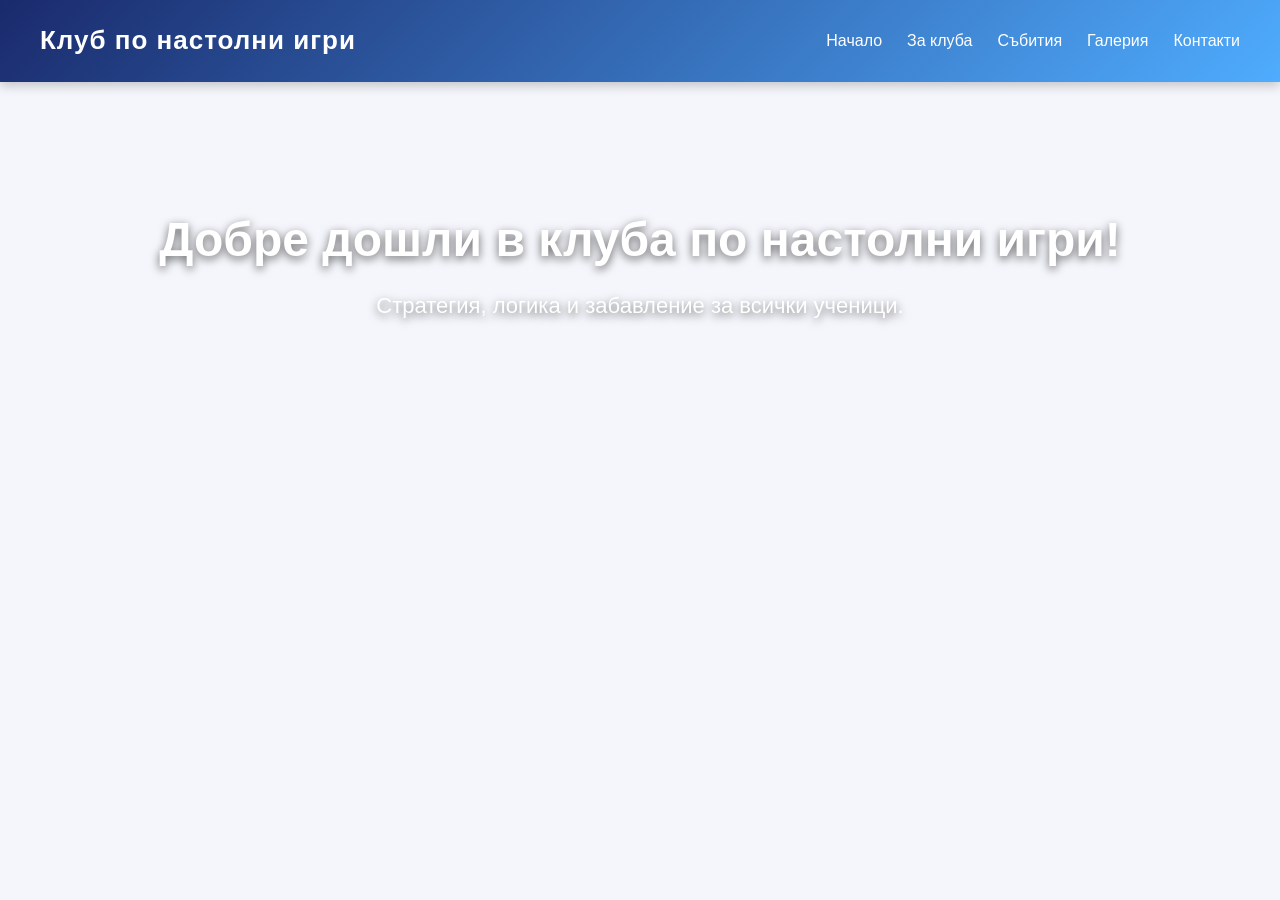
==== index.html @ 086d0874 "Add files via upload" ====
<!DOCTYPE html>
<html lang="bg">
<head>
    <meta charset="UTF-8">
    <title>Клуб по настолни игри</title>
    <link rel="stylesheet" href="style.css">
</head>
<body>

<header>
    <h1>Клуб по настолни игри</h1>
    <nav>
        <ul>
            <li><a href="index.html">Начало</a></li>
            <li><a href="about.html">За клуба</a></li>
            <li><a href="events.html">Събития</a></li>
            <li><a href="gallery.html">Галерия</a></li>
            <li><a href="contact.html">Контакти</a></li>
        </ul>
    </nav>
</header>

<section class="hero">
    <h2>Добре дошли в клуба по настолни игри!</h2>
    <p>Стратегия, логика и забавление за всички ученици.</p>
</section>

</body>
</html>
---- style.css ----
/* Основни настройки */
* {
    margin: 0;
    padding: 0;
    box-sizing: border-box;
}

body {
    font-family: "Poppins", Arial, sans-serif;
    background: #f4f6fb;
    color: #333;
    line-height: 1.6;
}

/* Хедър */
header {
    background: linear-gradient(135deg, #1a2a6c, #4facfe);
    color: white;
    padding: 20px 40px;
    display: flex;
    justify-content: space-between;
    align-items: center;
    position: sticky;
    top: 0;
    z-index: 100;
    box-shadow: 0 4px 10px rgba(0,0,0,0.2);
}

header h1 {
    font-size: 26px;
    letter-spacing: 1px;
}

/* Навигация */
nav ul {
    list-style: none;
    display: flex;
    gap: 25px;
}

nav a {
    color: white;
    text-decoration: none;
    font-weight: 500;
    transition: 0.3s;
}

nav a:hover {
    color: #ffeb3b;
    transform: scale(1.1);
}

/* Hero секция */
.hero {
    background: url("images/banner.jpg") center/cover no-repeat;
    padding: 120px 20px;
    text-align: center;
    color: white;
    text-shadow: 0 3px 10px rgba(0,0,0,0.6);
    animation: fadeIn 1.5s ease-in-out;
}

.hero h2 {
    font-size: 48px;
    margin-bottom: 10px;
}

.hero p {
    font-size: 22px;
}

/* Анимация */
@keyframes fadeIn {
    from { opacity: 0; transform: translateY(20px); }
    to { opacity: 1; transform: translateY(0); }
}

/* Таблица */
table {
    width: 90%;
    margin: 40px auto;
    border-collapse: collapse;
    background: white;
    border-radius: 10px;
    overflow: hidden;
    box-shadow: 0 4px 15px rgba(0,0,0,0.1);
}

th, td {
    padding: 15px;
    text-align: center;
}

th {
    background: #1a2a6c;
    color: white;
}

tr:nth-child(even) {
    background: #f1f5ff;
}

/* Галерия */
.gallery {
    display: grid;
    grid-template-columns: repeat(auto-fit, minmax(250px, 1fr));
    gap: 15px;
    padding: 30px;
}

.gallery img {
    width: 100%;
    border-radius: 10px;
    transition: 0.4s;
    box-shadow: 0 4px 10px rgba(0,0,0,0.2);
}

.gallery img:hover {
    transform: scale(1.05);
}

/* Форма */
form {
    width: 60%;
    margin: 40px auto;
    background: white;
    padding: 30px;
    border-radius: 12px;
    box-shadow: 0 4px 15px rgba(0,0,0,0.1);
}

form input, form textarea {
    width: 100%;
    padding: 12px;
    margin-bottom: 15px;
    border-radius: 8px;
    border: 1px solid #ccc;
    transition: 0.3s;
}

form input:focus, form textarea:focus {
    border-color: #4facfe;
    box-shadow: 0 0 8px rgba(79,172,254,0.5);
}

button {
    padding: 12px 20px;
    background: #4facfe;
    border: none;
    color: white;
    border-radius: 8px;
    cursor: pointer;
    font-size: 16px;
    transition: 0.3s;
}

button:hover {
    background: #1a2a6c;
    transform: scale(1.05);
}

/* Responsive */
@media (max-width: 768px) {
    header {
        flex-direction: column;
        text-align: center;
    }

    nav ul {
        flex-direction: column;
        gap: 10px;
    }

    form {
        width: 90%;
    }
}
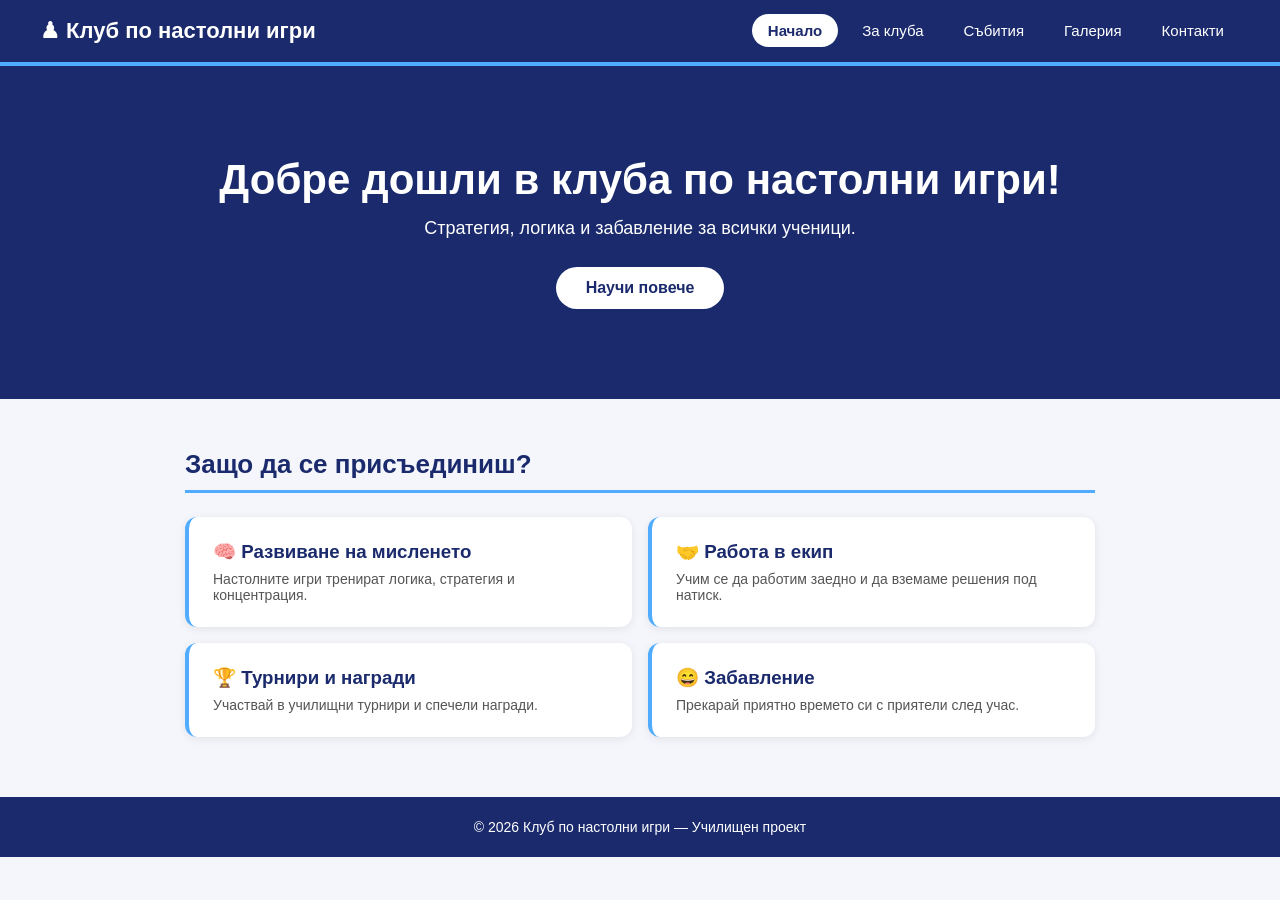
==== commit 040a1c0f: "Improved design: flexbox layout, cards, hover effects, footer" ====
--- a/index.html
+++ b/index.html
@@ -1,29 +1,56 @@
-<!DOCTYPE html>
-<html lang="bg">
-<head>
-    <meta charset="UTF-8">
-    <title>Клуб по настолни игри</title>
-    <link rel="stylesheet" href="style.css">
-</head>
-<body>
-
-<header>
-    <h1>Клуб по настолни игри</h1>
-    <nav>
-        <ul>
-            <li><a href="index.html">Начало</a></li>
-            <li><a href="about.html">За клуба</a></li>
-            <li><a href="events.html">Събития</a></li>
-            <li><a href="gallery.html">Галерия</a></li>
-            <li><a href="contact.html">Контакти</a></li>
-        </ul>
-    </nav>
-</header>
-
-<section class="hero">
-    <h2>Добре дошли в клуба по настолни игри!</h2>
-    <p>Стратегия, логика и забавление за всички ученици.</p>
-</section>
-
-</body>
-</html>
+<!DOCTYPE html>
+<html lang="bg">
+<head>
+    <meta charset="UTF-8">
+    <title>Клуб по настолни игри</title>
+    <link rel="stylesheet" href="style.css">
+</head>
+<body>
+
+<header>
+    <h1>♟ Клуб по настолни игри</h1>
+    <nav>
+        <ul>
+            <li><a href="index.html" class="active">Начало</a></li>
+            <li><a href="about.html">За клуба</a></li>
+            <li><a href="events.html">Събития</a></li>
+            <li><a href="gallery.html">Галерия</a></li>
+            <li><a href="contact.html">Контакти</a></li>
+        </ul>
+    </nav>
+</header>
+
+<section class="hero">
+    <h2>Добре дошли в клуба по настолни игри!</h2>
+    <p>Стратегия, логика и забавление за всички ученици.</p>
+    <a href="about.html" class="hero-btn">Научи повече</a>
+</section>
+
+<div class="container">
+    <h2 class="section-title">Защо да се присъединиш?</h2>
+    <div class="cards">
+        <div class="card">
+            <h3>🧠 Развиване на мисленето</h3>
+            <p>Настолните игри тренират логика, стратегия и концентрация.</p>
+        </div>
+        <div class="card">
+            <h3>🤝 Работа в екип</h3>
+            <p>Учим се да работим заедно и да вземаме решения под натиск.</p>
+        </div>
+        <div class="card">
+            <h3>🏆 Турнири и награди</h3>
+            <p>Участвай в училищни турнири и спечели награди.</p>
+        </div>
+        <div class="card">
+            <h3>😄 Забавление</h3>
+            <p>Прекарай приятно времето си с приятели след учас.</p>
+        </div>
+    </div>
+</div>
+
+<footer>
+    <p>© 2026 Клуб по настолни игри — Училищен проект</p>
+</footer>
+
+</body>
+</html>
--- a/style.css
+++ b/style.css
@@ -1,177 +1,256 @@
-/* Основни настройки */
-* {
-    margin: 0;
-    padding: 0;
-    box-sizing: border-box;
-}
-
-body {
-    font-family: "Poppins", Arial, sans-serif;
-    background: #f4f6fb;
-    color: #333;
-    line-height: 1.6;
-}
-
-/* Хедър */
-header {
-    background: linear-gradient(135deg, #1a2a6c, #4facfe);
-    color: white;
-    padding: 20px 40px;
-    display: flex;
-    justify-content: space-between;
-    align-items: center;
-    position: sticky;
-    top: 0;
-    z-index: 100;
-    box-shadow: 0 4px 10px rgba(0,0,0,0.2);
-}
-
-header h1 {
-    font-size: 26px;
-    letter-spacing: 1px;
-}
-
-/* Навигация */
-nav ul {
-    list-style: none;
-    display: flex;
-    gap: 25px;
-}
-
-nav a {
-    color: white;
-    text-decoration: none;
-    font-weight: 500;
-    transition: 0.3s;
-}
-
-nav a:hover {
-    color: #ffeb3b;
-    transform: scale(1.1);
-}
-
-/* Hero секция */
-.hero {
-    background: url("images/banner.jpg") center/cover no-repeat;
-    padding: 120px 20px;
-    text-align: center;
-    color: white;
-    text-shadow: 0 3px 10px rgba(0,0,0,0.6);
-    animation: fadeIn 1.5s ease-in-out;
-}
-
-.hero h2 {
-    font-size: 48px;
-    margin-bottom: 10px;
-}
-
-.hero p {
-    font-size: 22px;
-}
-
-/* Анимация */
-@keyframes fadeIn {
-    from { opacity: 0; transform: translateY(20px); }
-    to { opacity: 1; transform: translateY(0); }
-}
-
-/* Таблица */
-table {
-    width: 90%;
-    margin: 40px auto;
-    border-collapse: collapse;
-    background: white;
-    border-radius: 10px;
-    overflow: hidden;
-    box-shadow: 0 4px 15px rgba(0,0,0,0.1);
-}
-
-th, td {
-    padding: 15px;
-    text-align: center;
-}
-
-th {
-    background: #1a2a6c;
-    color: white;
-}
-
-tr:nth-child(even) {
-    background: #f1f5ff;
-}
-
-/* Галерия */
-.gallery {
-    display: grid;
-    grid-template-columns: repeat(auto-fit, minmax(250px, 1fr));
-    gap: 15px;
-    padding: 30px;
-}
-
-.gallery img {
-    width: 100%;
-    border-radius: 10px;
-    transition: 0.4s;
-    box-shadow: 0 4px 10px rgba(0,0,0,0.2);
-}
-
-.gallery img:hover {
-    transform: scale(1.05);
-}
-
-/* Форма */
-form {
-    width: 60%;
-    margin: 40px auto;
-    background: white;
-    padding: 30px;
-    border-radius: 12px;
-    box-shadow: 0 4px 15px rgba(0,0,0,0.1);
-}
-
-form input, form textarea {
-    width: 100%;
-    padding: 12px;
-    margin-bottom: 15px;
-    border-radius: 8px;
-    border: 1px solid #ccc;
-    transition: 0.3s;
-}
-
-form input:focus, form textarea:focus {
-    border-color: #4facfe;
-    box-shadow: 0 0 8px rgba(79,172,254,0.5);
-}
-
-button {
-    padding: 12px 20px;
-    background: #4facfe;
-    border: none;
-    color: white;
-    border-radius: 8px;
-    cursor: pointer;
-    font-size: 16px;
-    transition: 0.3s;
-}
-
-button:hover {
-    background: #1a2a6c;
-    transform: scale(1.05);
-}
-
-/* Responsive */
-@media (max-width: 768px) {
-    header {
-        flex-direction: column;
-        text-align: center;
-    }
-
-    nav ul {
-        flex-direction: column;
-        gap: 10px;
-    }
-
-    form {
-        width: 90%;
-    }
-}
+/* ===== ОСНОВНИ ===== */
+* {
+    margin: 0;
+    padding: 0;
+    box-sizing: border-box;
+}
+
+body {
+    font-family: Arial, sans-serif;
+    background-color: #f4f6fb;
+    color: #333;
+}
+
+/* ===== ХЕДЪР ===== */
+header {
+    background-color: #1a2a6c;
+    color: white;
+    padding: 18px 40px;
+    display: flex;
+    justify-content: space-between;
+    align-items: center;
+    border-bottom: 4px solid #4facfe;
+}
+
+header h1 {
+    font-size: 22px;
+}
+
+/* ===== НАВИГАЦИЯ ===== */
+nav ul {
+    list-style: none;
+    display: flex;
+    gap: 8px;
+}
+
+nav a {
+    color: white;
+    text-decoration: none;
+    padding: 8px 16px;
+    border-radius: 20px;
+    font-size: 15px;
+    transition: background-color 0.3s;
+}
+
+nav a:hover {
+    background-color: #4facfe;
+}
+
+nav a.active {
+    background-color: white;
+    color: #1a2a6c;
+    font-weight: bold;
+}
+
+/* ===== HERO ===== */
+.hero {
+    background-color: #1a2a6c;
+    color: white;
+    padding: 90px 40px;
+    text-align: center;
+}
+
+.hero h2 {
+    font-size: 42px;
+    margin-bottom: 14px;
+}
+
+.hero p {
+    font-size: 18px;
+    margin-bottom: 28px;
+}
+
+.hero-btn {
+    display: inline-block;
+    padding: 12px 30px;
+    background-color: white;
+    color: #1a2a6c;
+    font-weight: bold;
+    border-radius: 25px;
+    text-decoration: none;
+    transition: background-color 0.3s;
+}
+
+.hero-btn:hover {
+    background-color: #4facfe;
+    color: white;
+}
+
+/* ===== КОНТЕЙНЕР ===== */
+.container {
+    max-width: 950px;
+    margin: 50px auto;
+    padding: 0 20px;
+}
+
+/* ===== ЗАГЛАВИЕ НА СЕКЦИЯ ===== */
+.section-title {
+    font-size: 26px;
+    color: #1a2a6c;
+    margin-bottom: 24px;
+    padding-bottom: 10px;
+    border-bottom: 3px solid #4facfe;
+}
+
+/* ===== КАРТИ ===== */
+.cards {
+    display: flex;
+    flex-wrap: wrap;
+    gap: 16px;
+}
+
+.card {
+    flex: 1 1 45%;
+    background-color: white;
+    border-radius: 12px;
+    padding: 24px;
+    border-left: 4px solid #4facfe;
+    box-shadow: 0 2px 10px rgba(0, 0, 0, 0.08);
+    transition: transform 0.2s;
+}
+
+.card:hover {
+    transform: translateY(-4px);
+}
+
+.card h3 {
+    color: #1a2a6c;
+    margin-bottom: 8px;
+}
+
+.card p {
+    color: #555;
+    font-size: 14px;
+}
+
+/* ===== ТАБЛИЦА ===== */
+.table-wrap {
+    background-color: white;
+    border-radius: 12px;
+    box-shadow: 0 2px 10px rgba(0, 0, 0, 0.08);
+    overflow: hidden;
+}
+
+table {
+    width: 100%;
+    border-collapse: collapse;
+}
+
+th {
+    background-color: #1a2a6c;
+    color: white;
+    padding: 14px 18px;
+    text-align: left;
+}
+
+td {
+    padding: 14px 18px;
+    border-bottom: 1px solid #eee;
+    color: #444;
+}
+
+tr:nth-child(even) {
+    background-color: #f1f5ff;
+}
+
+tr:hover td {
+    background-color: #e4edff;
+}
+
+/* ===== ГАЛЕРИЯ ===== */
+.gallery {
+    display: flex;
+    flex-wrap: wrap;
+    gap: 16px;
+}
+
+.gallery img {
+    width: calc(33% - 11px);
+    border-radius: 10px;
+    box-shadow: 0 2px 8px rgba(0, 0, 0, 0.12);
+    transition: transform 0.3s;
+}
+
+.gallery img:hover {
+    transform: scale(1.04);
+}
+
+/* ===== ФОРМА ===== */
+.form-wrap {
+    background-color: white;
+    border-radius: 14px;
+    padding: 36px;
+    max-width: 520px;
+    box-shadow: 0 2px 10px rgba(0, 0, 0, 0.08);
+}
+
+.form-wrap h2 {
+    color: #1a2a6c;
+    margin-bottom: 22px;
+    font-size: 22px;
+}
+
+form label {
+    display: block;
+    font-weight: bold;
+    color: #1a2a6c;
+    margin-bottom: 5px;
+    font-size: 14px;
+}
+
+form input,
+form textarea {
+    width: 100%;
+    padding: 10px 14px;
+    margin-bottom: 16px;
+    border-radius: 8px;
+    border: 1px solid #ccc;
+    font-size: 14px;
+}
+
+form input:focus,
+form textarea:focus {
+    outline: none;
+    border-color: #4facfe;
+}
+
+form textarea {
+    height: 110px;
+}
+
+button[type="submit"] {
+    width: 100%;
+    padding: 12px;
+    background-color: #1a2a6c;
+    border: none;
+    color: white;
+    border-radius: 8px;
+    font-size: 15px;
+    font-weight: bold;
+    cursor: pointer;
+    transition: background-color 0.3s;
+}
+
+button[type="submit"]:hover {
+    background-color: #4facfe;
+}
+
+/* ===== ФУТЪР ===== */
+footer {
+    background-color: #1a2a6c;
+    color: white;
+    text-align: center;
+    padding: 22px;
+    margin-top: 60px;
+    font-size: 14px;
+}
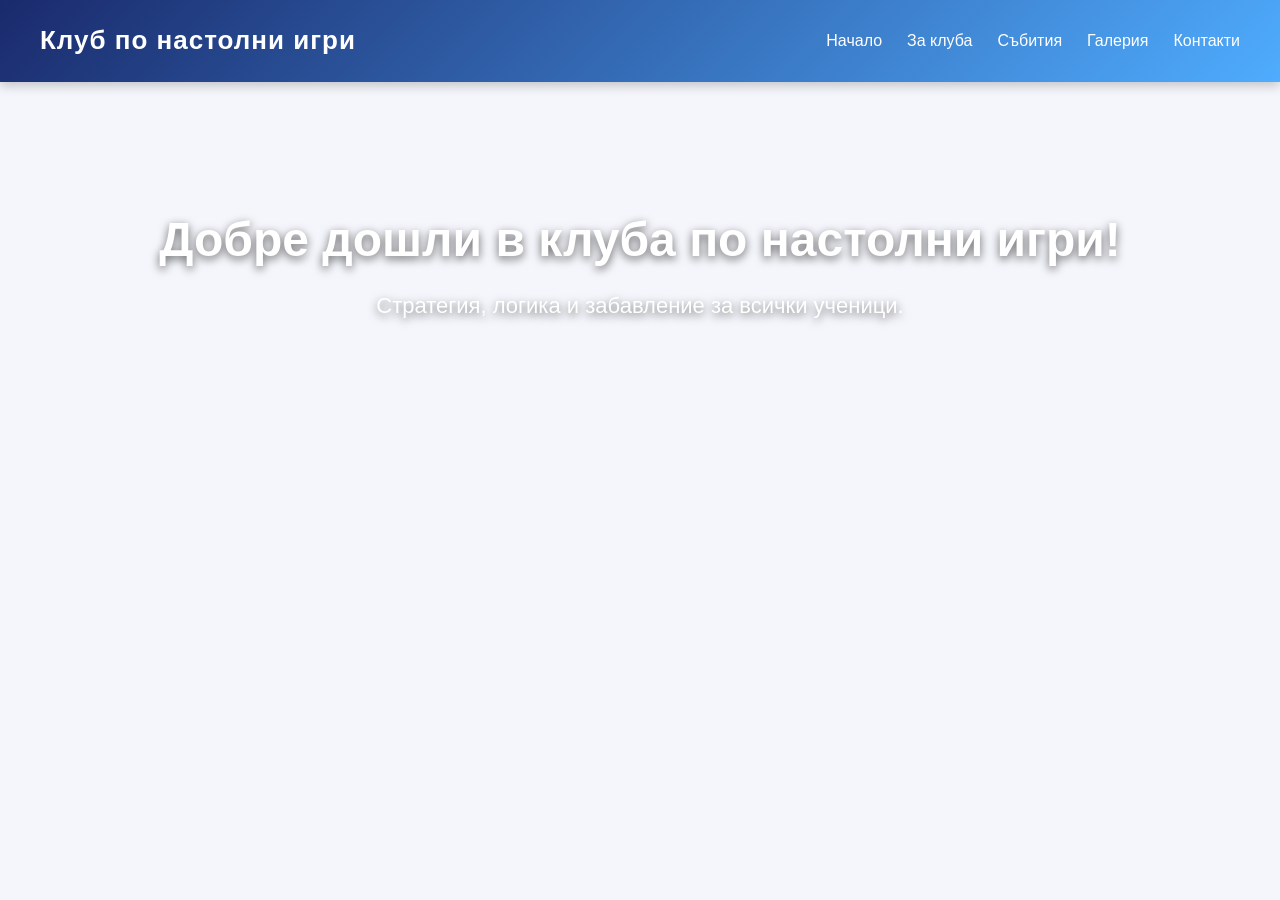
==== commit d7a13ae3: "Add about.html page with card design (YAPetkova25)" ====
--- a/index.html
+++ b/index.html
@@ -1,56 +1,29 @@
-<!DOCTYPE html>
-<html lang="bg">
-<head>
-    <meta charset="UTF-8">
-    <title>Клуб по настолни игри</title>
-    <link rel="stylesheet" href="style.css">
-</head>
-<body>
-
-<header>
-    <h1>♟ Клуб по настолни игри</h1>
-    <nav>
-        <ul>
-            <li><a href="index.html" class="active">Начало</a></li>
-            <li><a href="about.html">За клуба</a></li>
-            <li><a href="events.html">Събития</a></li>
-            <li><a href="gallery.html">Галерия</a></li>
-            <li><a href="contact.html">Контакти</a></li>
-        </ul>
-    </nav>
-</header>
-
-<section class="hero">
-    <h2>Добре дошли в клуба по настолни игри!</h2>
-    <p>Стратегия, логика и забавление за всички ученици.</p>
-    <a href="about.html" class="hero-btn">Научи повече</a>
-</section>
-
-<div class="container">
-    <h2 class="section-title">Защо да се присъединиш?</h2>
-    <div class="cards">
-        <div class="card">
-            <h3>🧠 Развиване на мисленето</h3>
-            <p>Настолните игри тренират логика, стратегия и концентрация.</p>
-        </div>
-        <div class="card">
-            <h3>🤝 Работа в екип</h3>
-            <p>Учим се да работим заедно и да вземаме решения под натиск.</p>
-        </div>
-        <div class="card">
-            <h3>🏆 Турнири и награди</h3>
-            <p>Участвай в училищни турнири и спечели награди.</p>
-        </div>
-        <div class="card">
-            <h3>😄 Забавление</h3>
-            <p>Прекарай приятно времето си с приятели след учас.</p>
-        </div>
-    </div>
-</div>
-
-<footer>
-    <p>© 2026 Клуб по настолни игри — Училищен проект</p>
-</footer>
-
-</body>
-</html>
+<!DOCTYPE html>
+<html lang="bg">
+<head>
+    <meta charset="UTF-8">
+    <title>Клуб по настолни игри</title>
+    <link rel="stylesheet" href="style.css">
+</head>
+<body>
+
+<header>
+    <h1>Клуб по настолни игри</h1>
+    <nav>
+        <ul>
+            <li><a href="index.html">Начало</a></li>
+            <li><a href="about.html">За клуба</a></li>
+            <li><a href="events.html">Събития</a></li>
+            <li><a href="gallery.html">Галерия</a></li>
+            <li><a href="contact.html">Контакти</a></li>
+        </ul>
+    </nav>
+</header>
+
+<section class="hero">
+    <h2>Добре дошли в клуба по настолни игри!</h2>
+    <p>Стратегия, логика и забавление за всички ученици.</p>
+</section>
+
+</body>
+</html>
--- a/style.css
+++ b/style.css
@@ -1,256 +1,239 @@
-/* ===== ОСНОВНИ ===== */
-* {
-    margin: 0;
-    padding: 0;
-    box-sizing: border-box;
-}
-
-body {
-    font-family: Arial, sans-serif;
-    background-color: #f4f6fb;
-    color: #333;
-}
-
-/* ===== ХЕДЪР ===== */
-header {
-    background-color: #1a2a6c;
-    color: white;
-    padding: 18px 40px;
-    display: flex;
-    justify-content: space-between;
-    align-items: center;
-    border-bottom: 4px solid #4facfe;
-}
-
-header h1 {
-    font-size: 22px;
-}
-
-/* ===== НАВИГАЦИЯ ===== */
-nav ul {
-    list-style: none;
-    display: flex;
-    gap: 8px;
-}
-
-nav a {
-    color: white;
-    text-decoration: none;
-    padding: 8px 16px;
-    border-radius: 20px;
-    font-size: 15px;
-    transition: background-color 0.3s;
-}
-
-nav a:hover {
-    background-color: #4facfe;
-}
-
-nav a.active {
-    background-color: white;
-    color: #1a2a6c;
-    font-weight: bold;
-}
-
-/* ===== HERO ===== */
-.hero {
-    background-color: #1a2a6c;
-    color: white;
-    padding: 90px 40px;
-    text-align: center;
-}
-
-.hero h2 {
-    font-size: 42px;
-    margin-bottom: 14px;
-}
-
-.hero p {
-    font-size: 18px;
-    margin-bottom: 28px;
-}
-
-.hero-btn {
-    display: inline-block;
-    padding: 12px 30px;
-    background-color: white;
-    color: #1a2a6c;
-    font-weight: bold;
-    border-radius: 25px;
-    text-decoration: none;
-    transition: background-color 0.3s;
-}
-
-.hero-btn:hover {
-    background-color: #4facfe;
-    color: white;
-}
-
-/* ===== КОНТЕЙНЕР ===== */
-.container {
-    max-width: 950px;
-    margin: 50px auto;
-    padding: 0 20px;
-}
-
-/* ===== ЗАГЛАВИЕ НА СЕКЦИЯ ===== */
-.section-title {
-    font-size: 26px;
-    color: #1a2a6c;
-    margin-bottom: 24px;
-    padding-bottom: 10px;
-    border-bottom: 3px solid #4facfe;
-}
-
-/* ===== КАРТИ ===== */
-.cards {
-    display: flex;
-    flex-wrap: wrap;
-    gap: 16px;
-}
-
-.card {
-    flex: 1 1 45%;
-    background-color: white;
-    border-radius: 12px;
-    padding: 24px;
-    border-left: 4px solid #4facfe;
-    box-shadow: 0 2px 10px rgba(0, 0, 0, 0.08);
-    transition: transform 0.2s;
-}
-
-.card:hover {
-    transform: translateY(-4px);
-}
-
-.card h3 {
-    color: #1a2a6c;
-    margin-bottom: 8px;
-}
-
-.card p {
-    color: #555;
-    font-size: 14px;
-}
-
-/* ===== ТАБЛИЦА ===== */
-.table-wrap {
-    background-color: white;
-    border-radius: 12px;
-    box-shadow: 0 2px 10px rgba(0, 0, 0, 0.08);
-    overflow: hidden;
-}
-
-table {
-    width: 100%;
-    border-collapse: collapse;
-}
-
-th {
-    background-color: #1a2a6c;
-    color: white;
-    padding: 14px 18px;
-    text-align: left;
-}
-
-td {
-    padding: 14px 18px;
-    border-bottom: 1px solid #eee;
-    color: #444;
-}
-
-tr:nth-child(even) {
-    background-color: #f1f5ff;
-}
-
-tr:hover td {
-    background-color: #e4edff;
-}
-
-/* ===== ГАЛЕРИЯ ===== */
-.gallery {
-    display: flex;
-    flex-wrap: wrap;
-    gap: 16px;
-}
-
-.gallery img {
-    width: calc(33% - 11px);
-    border-radius: 10px;
-    box-shadow: 0 2px 8px rgba(0, 0, 0, 0.12);
-    transition: transform 0.3s;
-}
-
-.gallery img:hover {
-    transform: scale(1.04);
-}
-
-/* ===== ФОРМА ===== */
-.form-wrap {
-    background-color: white;
-    border-radius: 14px;
-    padding: 36px;
-    max-width: 520px;
-    box-shadow: 0 2px 10px rgba(0, 0, 0, 0.08);
-}
-
-.form-wrap h2 {
-    color: #1a2a6c;
-    margin-bottom: 22px;
-    font-size: 22px;
-}
-
-form label {
-    display: block;
-    font-weight: bold;
-    color: #1a2a6c;
-    margin-bottom: 5px;
-    font-size: 14px;
-}
-
-form input,
-form textarea {
-    width: 100%;
-    padding: 10px 14px;
-    margin-bottom: 16px;
-    border-radius: 8px;
-    border: 1px solid #ccc;
-    font-size: 14px;
-}
-
-form input:focus,
-form textarea:focus {
-    outline: none;
-    border-color: #4facfe;
-}
-
-form textarea {
-    height: 110px;
-}
-
-button[type="submit"] {
-    width: 100%;
-    padding: 12px;
-    background-color: #1a2a6c;
-    border: none;
-    color: white;
-    border-radius: 8px;
-    font-size: 15px;
-    font-weight: bold;
-    cursor: pointer;
-    transition: background-color 0.3s;
-}
-
-button[type="submit"]:hover {
-    background-color: #4facfe;
-}
-
-/* ===== ФУТЪР ===== */
-footer {
-    background-color: #1a2a6c;
-    color: white;
-    text-align: center;
-    padding: 22px;
-    margin-top: 60px;
-    font-size: 14px;
-}
+/* Основни настройки */
+* {
+    margin: 0;
+    padding: 0;
+    box-sizing: border-box;
+}
+
+body {
+    font-family: "Poppins", Arial, sans-serif;
+    background: #f4f6fb;
+    color: #333;
+    line-height: 1.6;
+}
+
+/* Хедър */
+header {
+    background: linear-gradient(135deg, #1a2a6c, #4facfe);
+    color: white;
+    padding: 20px 40px;
+    display: flex;
+    justify-content: space-between;
+    align-items: center;
+    position: sticky;
+    top: 0;
+    z-index: 100;
+    box-shadow: 0 4px 10px rgba(0,0,0,0.2);
+}
+
+header h1 {
+    font-size: 26px;
+    letter-spacing: 1px;
+}
+
+/* Навигация */
+nav ul {
+    list-style: none;
+    display: flex;
+    gap: 25px;
+}
+
+nav a {
+    color: white;
+    text-decoration: none;
+    font-weight: 500;
+    transition: 0.3s;
+}
+
+nav a:hover {
+    color: #ffeb3b;
+    transform: scale(1.1);
+}
+
+/* Hero секция */
+.hero {
+    background: url("images/banner.jpg") center/cover no-repeat;
+    padding: 120px 20px;
+    text-align: center;
+    color: white;
+    text-shadow: 0 3px 10px rgba(0,0,0,0.6);
+    animation: fadeIn 1.5s ease-in-out;
+}
+
+.hero h2 {
+    font-size: 48px;
+    margin-bottom: 10px;
+}
+
+.hero p {
+    font-size: 22px;
+}
+
+/* Анимация */
+@keyframes fadeIn {
+    from { opacity: 0; transform: translateY(20px); }
+    to { opacity: 1; transform: translateY(0); }
+}
+
+/* Таблица */
+table {
+    width: 90%;
+    margin: 40px auto;
+    border-collapse: collapse;
+    background: white;
+    border-radius: 10px;
+    overflow: hidden;
+    box-shadow: 0 4px 15px rgba(0,0,0,0.1);
+}
+
+th, td {
+    padding: 15px;
+    text-align: center;
+}
+
+th {
+    background: #1a2a6c;
+    color: white;
+}
+
+tr:nth-child(even) {
+    background: #f1f5ff;
+}
+
+/* Галерия */
+.gallery {
+    display: grid;
+    grid-template-columns: repeat(auto-fit, minmax(250px, 1fr));
+    gap: 15px;
+    padding: 30px;
+}
+
+.gallery img {
+    width: 100%;
+    border-radius: 10px;
+    transition: 0.4s;
+    box-shadow: 0 4px 10px rgba(0,0,0,0.2);
+}
+
+.gallery img:hover {
+    transform: scale(1.05);
+}
+
+/* Форма */
+form {
+    width: 60%;
+    margin: 40px auto;
+    background: white;
+    padding: 30px;
+    border-radius: 12px;
+    box-shadow: 0 4px 15px rgba(0,0,0,0.1);
+}
+
+form input, form textarea {
+    width: 100%;
+    padding: 12px;
+    margin-bottom: 15px;
+    border-radius: 8px;
+    border: 1px solid #ccc;
+    transition: 0.3s;
+}
+
+form input:focus, form textarea:focus {
+    border-color: #4facfe;
+    box-shadow: 0 0 8px rgba(79,172,254,0.5);
+}
+
+button {
+    padding: 12px 20px;
+    background: #4facfe;
+    border: none;
+    color: white;
+    border-radius: 8px;
+    cursor: pointer;
+    font-size: 16px;
+    transition: 0.3s;
+}
+
+button:hover {
+    background: #1a2a6c;
+    transform: scale(1.05);
+}
+
+/* Responsive */
+@media (max-width: 768px) {
+    header {
+        flex-direction: column;
+        text-align: center;
+    }
+
+    nav ul {
+        flex-direction: column;
+        gap: 10px;
+    }
+
+    form {
+        width: 90%;
+    }
+}
+
+/* ===== СТРАНИЦА "ЗА КЛУБА" ===== */
+nav a.active {
+    background-color: white;
+    color: #1a2a6c;
+    font-weight: bold;
+    border-radius: 20px;
+    padding: 6px 14px;
+}
+
+.container {
+    max-width: 950px;
+    margin: 50px auto;
+    padding: 0 30px;
+}
+
+.section-title {
+    font-size: 26px;
+    color: #1a2a6c;
+    margin-bottom: 24px;
+    padding-bottom: 10px;
+    border-bottom: 3px solid #4facfe;
+}
+
+.cards {
+    display: flex;
+    flex-wrap: wrap;
+    gap: 16px;
+}
+
+.card {
+    flex: 1 1 45%;
+    background-color: white;
+    border-radius: 12px;
+    padding: 24px;
+    border-left: 4px solid #4facfe;
+    box-shadow: 0 2px 10px rgba(0, 0, 0, 0.08);
+    transition: transform 0.2s;
+}
+
+.card:hover {
+    transform: translateY(-4px);
+}
+
+.card h3 {
+    color: #1a2a6c;
+    margin-bottom: 8px;
+}
+
+.card p {
+    color: #555;
+    font-size: 14px;
+}
+
+footer {
+    background-color: #1a2a6c;
+    color: white;
+    text-align: center;
+    padding: 22px;
+    margin-top: 60px;
+    font-size: 14px;
+}
